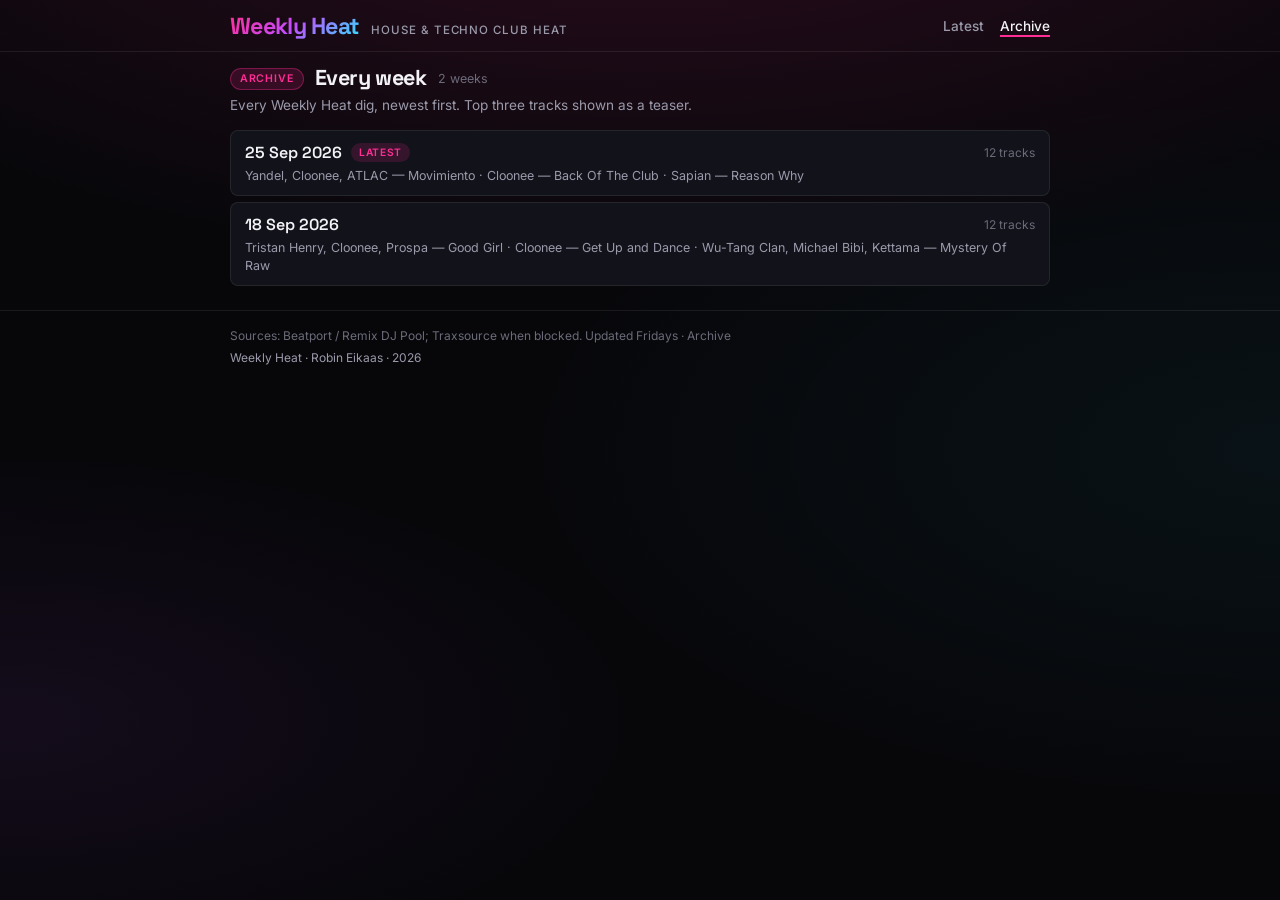
==== archive.html @ 00df58b0 "Weekly Heat site: compact list, archive page, 25 Sep + 18 Sep 2026 digs" ====
<!DOCTYPE html>
<html lang="en">
<head>
  <meta charset="utf-8">
  <meta name="viewport" content="width=device-width, initial-scale=1">
  <meta name="description" content="Every Weekly Heat house &amp; techno dig, newest first.">
  <title>Weekly Heat — Archive</title>
  <link rel="preconnect" href="https://fonts.googleapis.com">
  <link rel="preconnect" href="https://fonts.gstatic.com" crossorigin>
  <link href="https://fonts.googleapis.com/css2?family=Inter:wght@400;500;600&family=Space+Grotesk:wght@500;600;700&display=swap" rel="stylesheet">
  <link rel="stylesheet" href="assets/styles.css">
</head>
<body>
  <a class="skip-link" href="#weeks">Skip to weeks</a>
  <header class="site-header">
    <div class="wrap header-row">
      <div class="brand">
        <p class="wordmark"><a href="index.html">Weekly Heat</a></p>
        <p class="tagline">house &amp; techno club heat</p>
      </div>
      <nav aria-label="Primary">
        <ul class="nav-links">
          <li><a href="index.html">Latest</a></li>
          <li><a href="archive.html" aria-current="page">Archive</a></li>
        </ul>
      </nav>
    </div>
  </header>

  <main>
    <section class="hero wrap">
      <p class="hero-top"><span class="hero-badge">Archive</span><span class="hero-date">Every week</span><span class="hero-count">2 weeks</span></p>
      <p class="hero-scene">Every Weekly Heat dig, newest first. Top three tracks shown as a teaser.</p>
    </section>

    <section class="wrap" aria-label="All weeks">
      <ol class="archive-rows" id="weeks">
      <li class="arc-row">
        <a class="arc-link" href="week/2026-09-25.html">
          <span class="arc-head"><span class="arc-date">25 Sep 2026</span> <span class="pill">Latest</span><span class="arc-count">12 tracks</span></span>
          <span class="arc-teaser">Yandel, Cloonee, ATLAC — Movimiento · Cloonee — Back Of The Club · Sapian — Reason Why</span>
        </a>
      </li>
      <li class="arc-row">
        <a class="arc-link" href="week/2026-09-18.html">
          <span class="arc-head"><span class="arc-date">18 Sep 2026</span><span class="arc-count">12 tracks</span></span>
          <span class="arc-teaser">Tristan Henry, Cloonee, Prospa — Good Girl · Cloonee — Get Up and Dance · Wu-Tang Clan, Michael Bibi, Kettama — Mystery Of Raw</span>
        </a>
      </li>
      </ol>
    </section>
  </main>

  <footer class="site-footer">
    <div class="wrap">
      <p>Sources: Beatport / Remix DJ Pool; Traxsource when blocked. Updated Fridays · Archive</p>
      <p class="credit">Weekly Heat · Robin Eikaas · <span id="year">2026</span></p>
    </div>
  </footer>
  <script src="assets/site.js" defer></script>
</body>
</html>
---- assets/styles.css ----
/* Weekly Heat — dark club aesthetic, compact list */
:root {
  --bg: #07070a;
  --bg-elevated: #0e0e14;
  --bg-card: #12121a;
  --bg-card-hover: #181824;
  --border: rgba(255, 255, 255, 0.08);
  --border-strong: rgba(255, 255, 255, 0.14);
  --text: #f2f2f7;
  --text-muted: #9a9aab;
  --text-dim: #6b6b7a;
  --magenta: #ff2d95;
  --magenta-soft: rgba(255, 45, 149, 0.15);
  --cyan: #2de2ff;
  --cyan-soft: rgba(45, 226, 255, 0.12);
  --accent-grad: linear-gradient(135deg, #ff2d95 0%, #c44dff 50%, #2de2ff 100%);
  --radius: 12px;
  --radius-sm: 8px;
  --font-display: "Space Grotesk", system-ui, sans-serif;
  --font-body: "Inter", system-ui, sans-serif;
  --max: 820px;
}

*,
*::before,
*::after {
  box-sizing: border-box;
}

html {
  scroll-behavior: smooth;
}

body {
  margin: 0;
  min-height: 100vh;
  font-family: var(--font-body);
  font-size: 0.95rem;
  line-height: 1.45;
  color: var(--text);
  background: var(--bg);
  background-image:
    radial-gradient(ellipse 80% 50% at 50% -20%, rgba(255, 45, 149, 0.16), transparent),
    radial-gradient(ellipse 60% 40% at 100% 50%, rgba(45, 226, 255, 0.05), transparent),
    radial-gradient(ellipse 50% 30% at 0% 80%, rgba(196, 77, 255, 0.07), transparent);
  -webkit-font-smoothing: antialiased;
}

a {
  color: var(--cyan);
  text-decoration: none;
  transition: color 0.15s ease, opacity 0.15s ease, background 0.15s ease;
}

a:hover {
  color: var(--magenta);
}

a:focus-visible {
  outline: 2px solid var(--cyan);
  outline-offset: 2px;
  border-radius: 4px;
}

.skip-link {
  position: absolute;
  left: -9999px;
  top: 0;
  z-index: 100;
  padding: 0.6rem 0.9rem;
  background: var(--magenta);
  color: #fff;
  font-weight: 600;
}

.skip-link:focus {
  left: 1rem;
  top: 1rem;
}

.wrap {
  width: min(100% - 1.5rem, var(--max));
  margin-inline: auto;
}

/* Header */
.site-header {
  padding: 0.9rem 0 0.7rem;
  border-bottom: 1px solid var(--border);
}

.header-row {
  display: flex;
  flex-wrap: wrap;
  align-items: center;
  justify-content: space-between;
  gap: 0.5rem 1rem;
}

.brand {
  display: flex;
  align-items: baseline;
  flex-wrap: wrap;
  gap: 0.2rem 0.75rem;
}

.wordmark {
  font-family: var(--font-display);
  font-size: 1.45rem;
  font-weight: 700;
  letter-spacing: -0.03em;
  line-height: 1.1;
  margin: 0;
}

.wordmark a {
  background: var(--accent-grad);
  -webkit-background-clip: text;
  background-clip: text;
  color: transparent;
}

.wordmark a:hover {
  opacity: 0.9;
}

.tagline {
  margin: 0;
  font-size: 0.72rem;
  font-weight: 500;
  letter-spacing: 0.08em;
  text-transform: uppercase;
  color: var(--text-muted);
}

.nav-links {
  display: flex;
  gap: 1rem;
  list-style: none;
  margin: 0;
  padding: 0;
  font-size: 0.85rem;
  font-weight: 500;
}

.nav-links a {
  color: var(--text-muted);
}

.nav-links a:hover,
.nav-links a[aria-current="page"] {
  color: var(--text);
}

.nav-links a[aria-current="page"] {
  border-bottom: 2px solid var(--magenta);
  padding-bottom: 1px;
}

/* Hero (compact) */
.hero {
  padding: 0.9rem 0 0.6rem;
}

.hero-top {
  display: flex;
  flex-wrap: wrap;
  align-items: center;
  gap: 0.4rem 0.7rem;
  margin: 0 0 0.3rem;
}

.hero-badge {
  padding: 0.15rem 0.55rem;
  font-size: 0.66rem;
  font-weight: 600;
  letter-spacing: 0.08em;
  text-transform: uppercase;
  color: var(--magenta);
  background: var(--magenta-soft);
  border: 1px solid rgba(255, 45, 149, 0.35);
  border-radius: 999px;
}

.hero-date {
  font-family: var(--font-display);
  font-size: 1.35rem;
  font-weight: 700;
  letter-spacing: -0.02em;
  line-height: 1.15;
}

.hero-count {
  font-size: 0.78rem;
  color: var(--text-dim);
}

.hero-scene {
  margin: 0;
  color: var(--text-muted);
  font-size: 0.85rem;
}

.hero-meta {
  margin: 0.2rem 0 0;
  font-size: 0.72rem;
  color: var(--text-dim);
}

.kb-hint {
  display: none;
  margin-left: 0.4rem;
}

kbd {
  font-family: ui-monospace, SFMono-Regular, Menlo, monospace;
  font-size: 0.7rem;
  padding: 0 0.3rem;
  border: 1px solid var(--border-strong);
  border-radius: 4px;
  color: var(--text-muted);
}

/* Compact track list */
.tracklist {
  list-style: none;
  margin: 0.3rem 0 1.4rem;
  padding: 0;
  background: var(--bg-card);
  border: 1px solid var(--border);
  border-radius: var(--radius);
  overflow: hidden;
}

.trk {
  display: grid;
  grid-template-columns: 1.8rem 1fr auto;
  align-items: center;
  gap: 0 0.6rem;
  padding: 0.42rem 0.6rem 0.42rem 0.5rem;
  border-top: 1px solid var(--border);
  transition: background 0.15s ease;
}

.trk:first-child {
  border-top: none;
}

.trk:hover,
.trk:focus-within {
  background: var(--bg-card-hover);
}

.trk-rank {
  font-family: var(--font-display);
  font-size: 0.95rem;
  font-weight: 700;
  color: var(--magenta);
  text-align: right;
  font-variant-numeric: tabular-nums;
}

.trk-main {
  min-width: 0;
}

.trk-line {
  margin: 0;
  font-size: 0.9rem;
  line-height: 1.3;
}

.trk-artists {
  font-weight: 600;
}

.trk-sep {
  color: var(--text-dim);
}

.trk-title {
  font-family: var(--font-display);
  font-weight: 600;
  letter-spacing: -0.01em;
}

.trk-meta {
  font-size: 0.72rem;
  color: var(--text-dim);
  white-space: nowrap;
}

.trk-lane {
  color: var(--cyan);
  opacity: 0.85;
}

.trk-blurb {
  margin: 0.08rem 0 0;
  font-size: 0.76rem;
  line-height: 1.35;
  color: var(--text-muted);
  overflow: hidden;
  text-overflow: ellipsis;
  white-space: nowrap;
}

.trk:hover .trk-blurb,
.trk:focus-within .trk-blurb {
  white-space: normal;
}

.trk-play {
  display: inline-flex;
  align-items: center;
  justify-content: center;
  width: 2rem;
  height: 2rem;
  border-radius: 999px;
  color: var(--cyan);
  background: var(--cyan-soft);
  border: 1px solid rgba(45, 226, 255, 0.25);
}

.trk-play svg {
  width: 13px;
  height: 13px;
  margin-left: 2px;
}

.trk-play:hover {
  color: #07070a;
  background: var(--cyan);
  box-shadow: 0 0 14px rgba(45, 226, 255, 0.35);
}

.trk-play:focus-visible {
  outline: 2px solid var(--magenta);
  outline-offset: 2px;
  border-radius: 999px;
}

/* Previous weeks (index + week pages) */
.prev-weeks {
  padding: 0 0 1.5rem;
}

.prev-weeks h2 {
  font-family: var(--font-display);
  font-size: 1rem;
  font-weight: 600;
  margin: 0 0 0.5rem;
}

.week-links {
  list-style: none;
  margin: 0;
  padding: 0;
  display: flex;
  flex-direction: column;
  gap: 0.35rem;
}

.week-links a {
  display: flex;
  align-items: center;
  justify-content: space-between;
  gap: 1rem;
  padding: 0.5rem 0.8rem;
  background: var(--bg-elevated);
  border: 1px solid var(--border);
  border-radius: var(--radius-sm);
  color: var(--text);
  font-size: 0.85rem;
  font-weight: 500;
}

.week-links a:hover {
  border-color: rgba(255, 45, 149, 0.4);
  background: var(--bg-card);
  color: var(--text);
}

.week-links .all-weeks {
  color: var(--cyan);
}

.pill {
  font-size: 0.64rem;
  font-weight: 600;
  letter-spacing: 0.06em;
  text-transform: uppercase;
  color: var(--magenta);
  background: var(--magenta-soft);
  padding: 0.12rem 0.5rem;
  border-radius: 999px;
  white-space: nowrap;
}

.muted {
  font-size: 0.75rem;
  color: var(--text-dim);
  font-weight: 400;
}

/* Archive page */
.archive-rows {
  list-style: none;
  margin: 0.3rem 0 1.5rem;
  padding: 0;
  display: flex;
  flex-direction: column;
  gap: 0.4rem;
}

.arc-link {
  display: flex;
  flex-direction: column;
  gap: 0.2rem;
  padding: 0.6rem 0.85rem;
  background: var(--bg-card);
  border: 1px solid var(--border);
  border-radius: var(--radius-sm);
  color: var(--text);
}

.arc-link:hover {
  border-color: rgba(255, 45, 149, 0.4);
  background: var(--bg-card-hover);
  color: var(--text);
}

.arc-head {
  display: flex;
  align-items: center;
  gap: 0.6rem;
}

.arc-date {
  font-family: var(--font-display);
  font-weight: 600;
  font-size: 1rem;
}

.arc-count {
  margin-left: auto;
  font-size: 0.75rem;
  color: var(--text-dim);
}

.arc-teaser {
  font-size: 0.78rem;
  color: var(--text-muted);
}

/* Footer */
.site-footer {
  padding: 1rem 0 1.5rem;
  border-top: 1px solid var(--border);
  font-size: 0.75rem;
  color: var(--text-dim);
}

.site-footer p {
  margin: 0 0 0.3rem;
}

.site-footer .credit {
  color: var(--text-muted);
}

@media (min-width: 720px) {
  .kb-hint {
    display: inline;
  }
}

@media (max-width: 520px) {
  .trk {
    grid-template-columns: 1.5rem 1fr auto;
    align-items: start;
    padding: 0.55rem 0.5rem 0.55rem 0.35rem;
  }

  .trk-rank {
    padding-top: 0.1rem;
  }

  .trk-meta {
    display: block;
    white-space: normal;
    margin-top: 0.1rem;
  }

  .trk-blurb {
    white-space: normal;
  }

  .trk-play {
    width: 2.25rem;
    height: 2.25rem;
  }
}

@media (prefers-reduced-motion: reduce) {
  html {
    scroll-behavior: auto;
  }

  .trk,
  a {
    transition: none;
  }
}
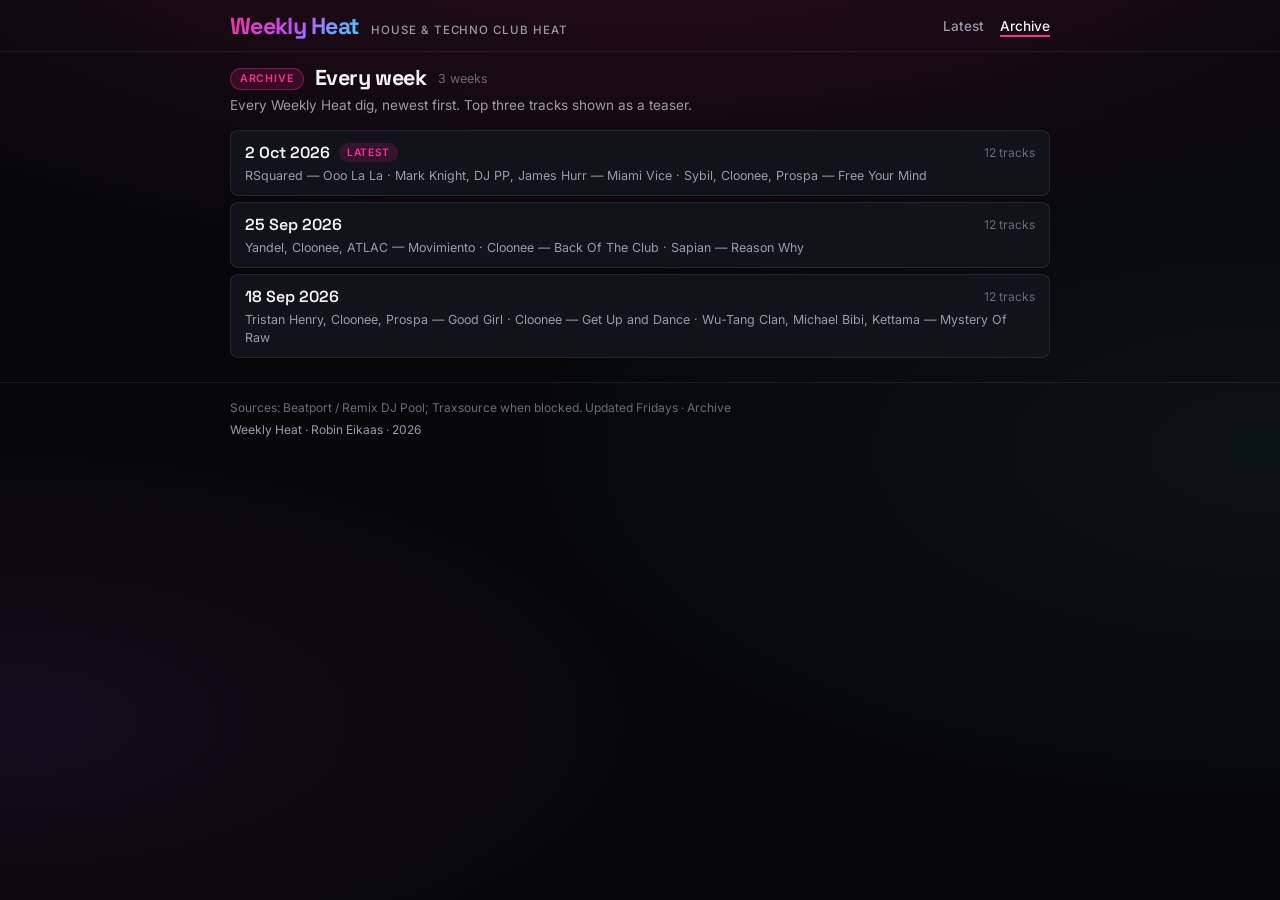
==== commit 74171765: "Weekly Heat 2026-10-02 Friday editorial dig: 12 fresh house/techno club picks from live Beatport Top" ====
--- a/archive.html
+++ b/archive.html
@@ -29,15 +29,21 @@
 
   <main>
     <section class="hero wrap">
-      <p class="hero-top"><span class="hero-badge">Archive</span><span class="hero-date">Every week</span><span class="hero-count">2 weeks</span></p>
+      <p class="hero-top"><span class="hero-badge">Archive</span><span class="hero-date">Every week</span><span class="hero-count">3 weeks</span></p>
       <p class="hero-scene">Every Weekly Heat dig, newest first. Top three tracks shown as a teaser.</p>
     </section>
 
     <section class="wrap" aria-label="All weeks">
       <ol class="archive-rows" id="weeks">
       <li class="arc-row">
+        <a class="arc-link" href="week/2026-10-02.html">
+          <span class="arc-head"><span class="arc-date">2 Oct 2026</span> <span class="pill">Latest</span><span class="arc-count">12 tracks</span></span>
+          <span class="arc-teaser">RSquared — Ooo La La · Mark Knight, DJ PP, James Hurr — Miami Vice · Sybil, Cloonee, Prospa — Free Your Mind</span>
+        </a>
+      </li>
+      <li class="arc-row">
         <a class="arc-link" href="week/2026-09-25.html">
-          <span class="arc-head"><span class="arc-date">25 Sep 2026</span> <span class="pill">Latest</span><span class="arc-count">12 tracks</span></span>
+          <span class="arc-head"><span class="arc-date">25 Sep 2026</span><span class="arc-count">12 tracks</span></span>
           <span class="arc-teaser">Yandel, Cloonee, ATLAC — Movimiento · Cloonee — Back Of The Club · Sapian — Reason Why</span>
         </a>
       </li>
--- a/assets/styles.css
+++ b/assets/styles.css
@@ -512,3 +512,31 @@
     transition: none;
   }
 }
+
+/* Play-all button */
+.hero-actions {
+  margin: 0.6rem 0 0.2rem;
+}
+
+.play-all {
+  display: inline-flex;
+  align-items: center;
+  gap: 0.4rem;
+  padding: 0.45rem 0.9rem;
+  border-radius: 999px;
+  background: var(--accent-grad);
+  color: #fff;
+  font-family: var(--font-display);
+  font-weight: 600;
+  font-size: 0.9rem;
+}
+
+.play-all svg {
+  width: 1rem;
+  height: 1rem;
+}
+
+.play-all:hover {
+  color: #fff;
+  opacity: 0.9;
+}
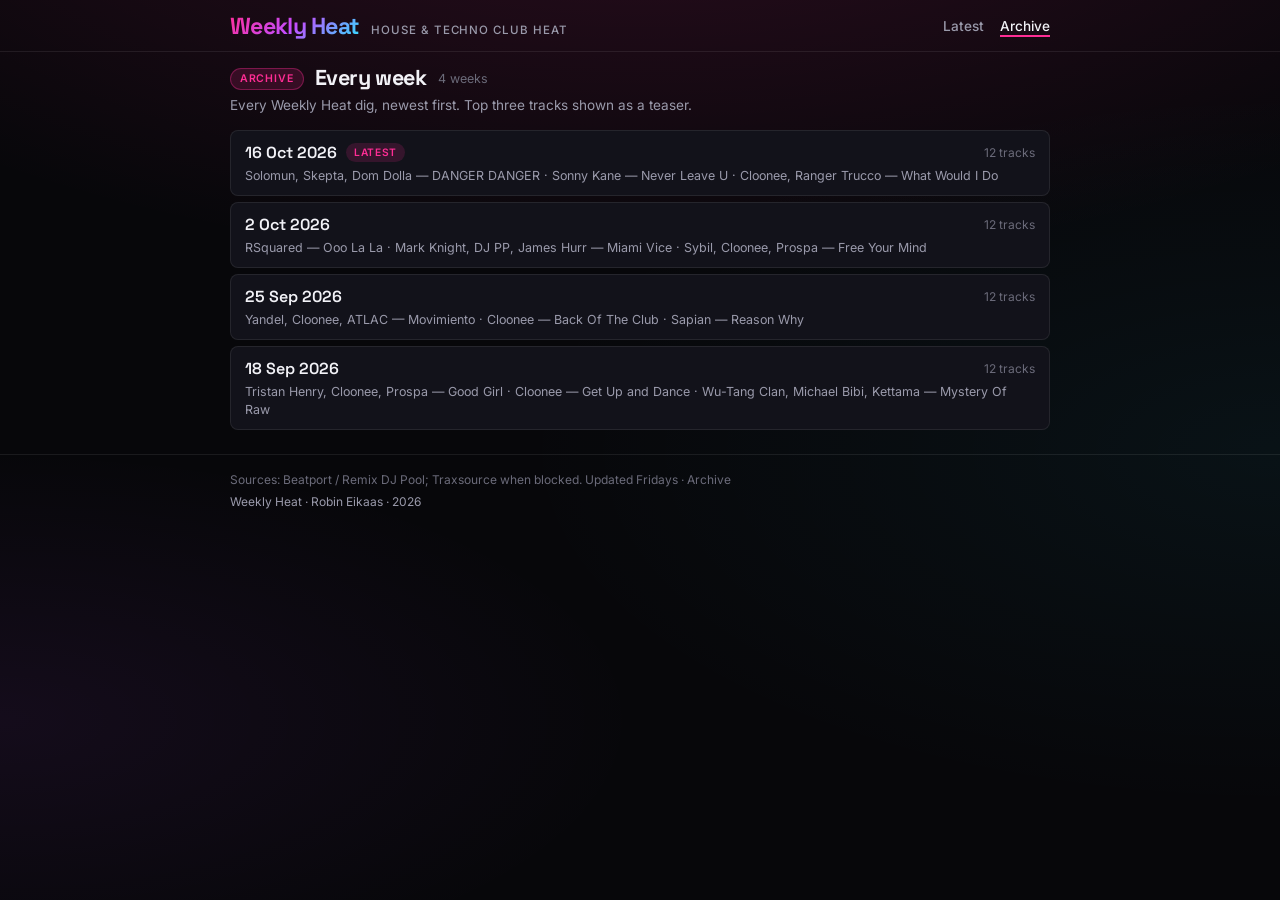
==== commit f831ff6e: "Weekly Heat 2026-10-16" ====
--- a/archive.html
+++ b/archive.html
@@ -29,15 +29,21 @@
 
   <main>
     <section class="hero wrap">
-      <p class="hero-top"><span class="hero-badge">Archive</span><span class="hero-date">Every week</span><span class="hero-count">3 weeks</span></p>
+      <p class="hero-top"><span class="hero-badge">Archive</span><span class="hero-date">Every week</span><span class="hero-count">4 weeks</span></p>
       <p class="hero-scene">Every Weekly Heat dig, newest first. Top three tracks shown as a teaser.</p>
     </section>
 
     <section class="wrap" aria-label="All weeks">
       <ol class="archive-rows" id="weeks">
       <li class="arc-row">
+        <a class="arc-link" href="week/2026-10-16.html">
+          <span class="arc-head"><span class="arc-date">16 Oct 2026</span> <span class="pill">Latest</span><span class="arc-count">12 tracks</span></span>
+          <span class="arc-teaser">Solomun, Skepta, Dom Dolla — DANGER DANGER · Sonny Kane — Never Leave U · Cloonee, Ranger Trucco — What Would I Do</span>
+        </a>
+      </li>
+      <li class="arc-row">
         <a class="arc-link" href="week/2026-10-02.html">
-          <span class="arc-head"><span class="arc-date">2 Oct 2026</span> <span class="pill">Latest</span><span class="arc-count">12 tracks</span></span>
+          <span class="arc-head"><span class="arc-date">2 Oct 2026</span><span class="arc-count">12 tracks</span></span>
           <span class="arc-teaser">RSquared — Ooo La La · Mark Knight, DJ PP, James Hurr — Miami Vice · Sybil, Cloonee, Prospa — Free Your Mind</span>
         </a>
       </li>
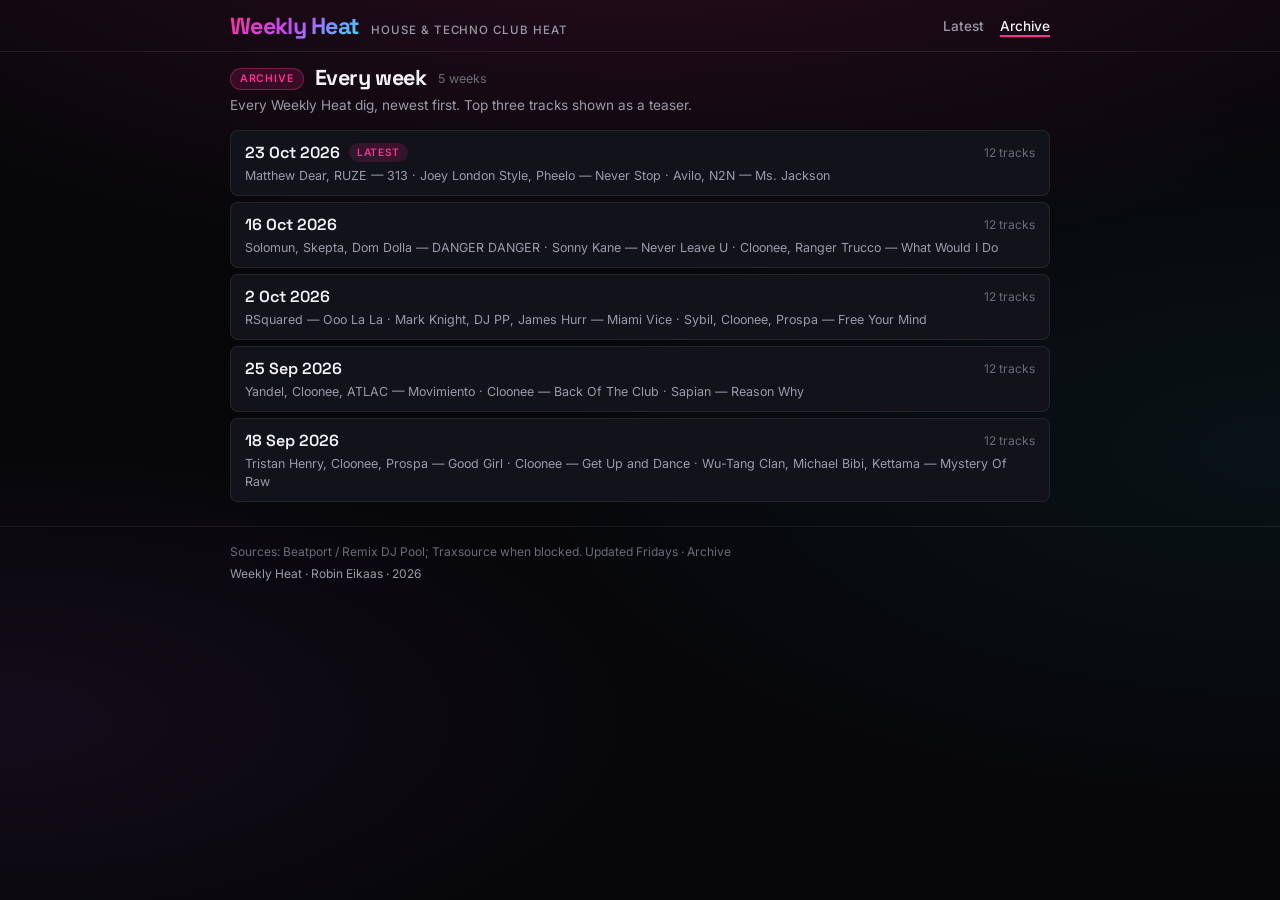
==== commit ce11cbf1: "Weekly Heat 2026-10-23" ====
--- a/archive.html
+++ b/archive.html
@@ -29,15 +29,21 @@
 
   <main>
     <section class="hero wrap">
-      <p class="hero-top"><span class="hero-badge">Archive</span><span class="hero-date">Every week</span><span class="hero-count">4 weeks</span></p>
+      <p class="hero-top"><span class="hero-badge">Archive</span><span class="hero-date">Every week</span><span class="hero-count">5 weeks</span></p>
       <p class="hero-scene">Every Weekly Heat dig, newest first. Top three tracks shown as a teaser.</p>
     </section>
 
     <section class="wrap" aria-label="All weeks">
       <ol class="archive-rows" id="weeks">
       <li class="arc-row">
+        <a class="arc-link" href="week/2026-10-23.html">
+          <span class="arc-head"><span class="arc-date">23 Oct 2026</span> <span class="pill">Latest</span><span class="arc-count">12 tracks</span></span>
+          <span class="arc-teaser">Matthew Dear, RUZE — 313 · Joey London Style, Pheelo — Never Stop · Avilo, N2N — Ms. Jackson</span>
+        </a>
+      </li>
+      <li class="arc-row">
         <a class="arc-link" href="week/2026-10-16.html">
-          <span class="arc-head"><span class="arc-date">16 Oct 2026</span> <span class="pill">Latest</span><span class="arc-count">12 tracks</span></span>
+          <span class="arc-head"><span class="arc-date">16 Oct 2026</span><span class="arc-count">12 tracks</span></span>
           <span class="arc-teaser">Solomun, Skepta, Dom Dolla — DANGER DANGER · Sonny Kane — Never Leave U · Cloonee, Ranger Trucco — What Would I Do</span>
         </a>
       </li>
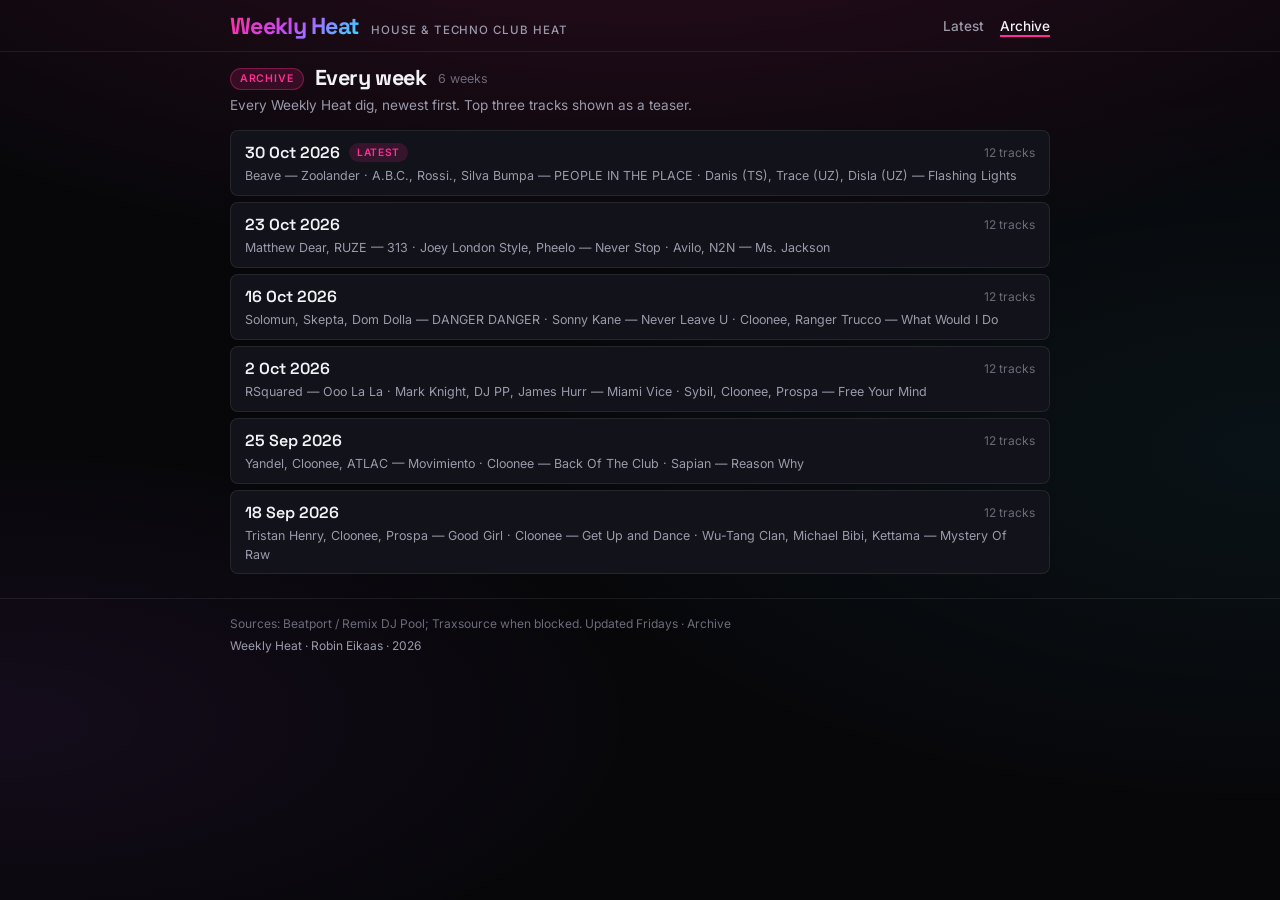
==== commit 1e9d2aed: "Weekly Heat 2026-10-30" ====
--- a/archive.html
+++ b/archive.html
@@ -29,15 +29,21 @@
 
   <main>
     <section class="hero wrap">
-      <p class="hero-top"><span class="hero-badge">Archive</span><span class="hero-date">Every week</span><span class="hero-count">5 weeks</span></p>
+      <p class="hero-top"><span class="hero-badge">Archive</span><span class="hero-date">Every week</span><span class="hero-count">6 weeks</span></p>
       <p class="hero-scene">Every Weekly Heat dig, newest first. Top three tracks shown as a teaser.</p>
     </section>
 
     <section class="wrap" aria-label="All weeks">
       <ol class="archive-rows" id="weeks">
       <li class="arc-row">
+        <a class="arc-link" href="week/2026-10-30.html">
+          <span class="arc-head"><span class="arc-date">30 Oct 2026</span> <span class="pill">Latest</span><span class="arc-count">12 tracks</span></span>
+          <span class="arc-teaser">Beave — Zoolander · A.B.C., Rossi., Silva Bumpa — PEOPLE IN THE PLACE · Danis (TS), Trace (UZ), Disla (UZ) — Flashing Lights</span>
+        </a>
+      </li>
+      <li class="arc-row">
         <a class="arc-link" href="week/2026-10-23.html">
-          <span class="arc-head"><span class="arc-date">23 Oct 2026</span> <span class="pill">Latest</span><span class="arc-count">12 tracks</span></span>
+          <span class="arc-head"><span class="arc-date">23 Oct 2026</span><span class="arc-count">12 tracks</span></span>
           <span class="arc-teaser">Matthew Dear, RUZE — 313 · Joey London Style, Pheelo — Never Stop · Avilo, N2N — Ms. Jackson</span>
         </a>
       </li>
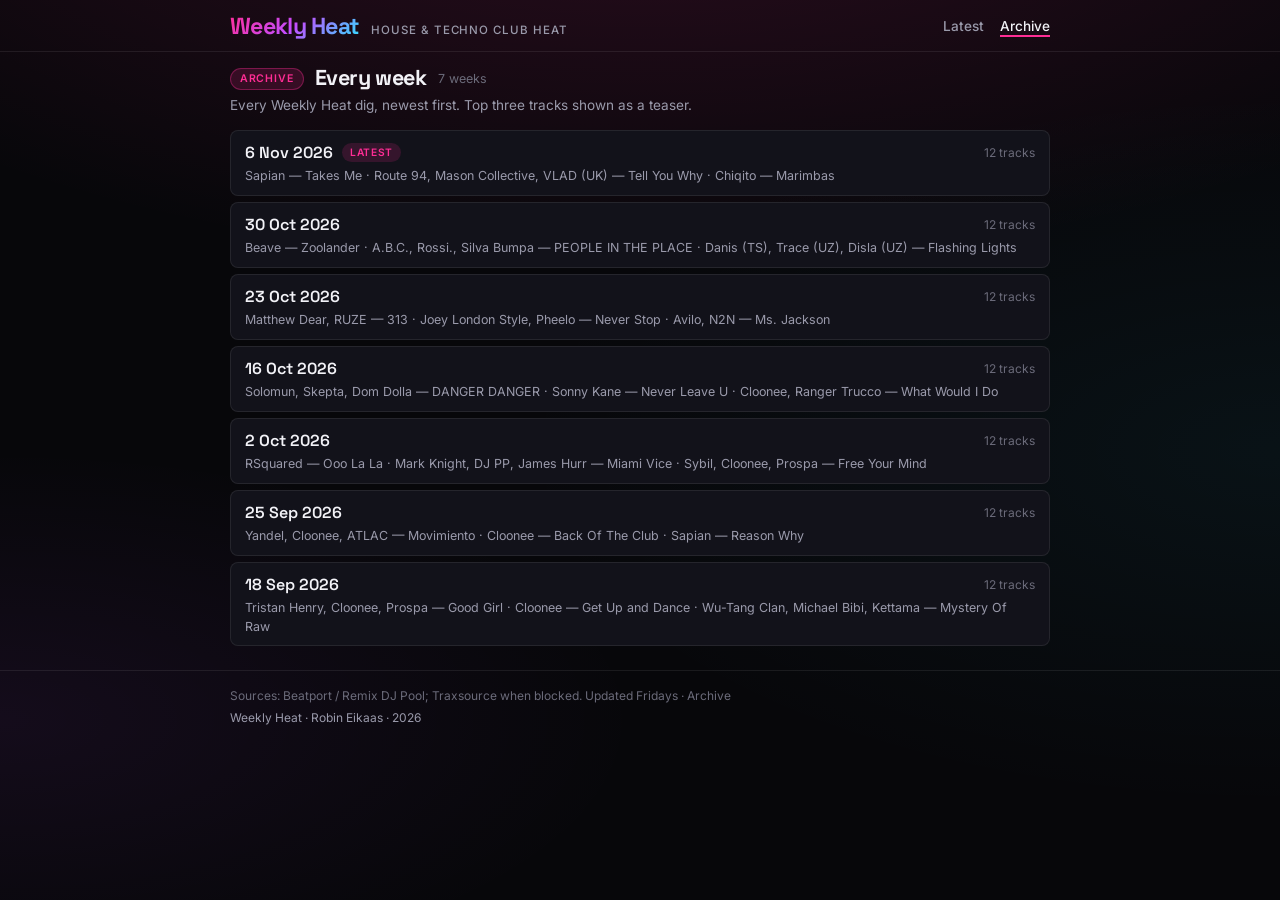
==== commit af0c976e: "Weekly Heat 2026-11-06" ====
--- a/archive.html
+++ b/archive.html
@@ -29,15 +29,21 @@
 
   <main>
     <section class="hero wrap">
-      <p class="hero-top"><span class="hero-badge">Archive</span><span class="hero-date">Every week</span><span class="hero-count">6 weeks</span></p>
+      <p class="hero-top"><span class="hero-badge">Archive</span><span class="hero-date">Every week</span><span class="hero-count">7 weeks</span></p>
       <p class="hero-scene">Every Weekly Heat dig, newest first. Top three tracks shown as a teaser.</p>
     </section>
 
     <section class="wrap" aria-label="All weeks">
       <ol class="archive-rows" id="weeks">
       <li class="arc-row">
+        <a class="arc-link" href="week/2026-11-06.html">
+          <span class="arc-head"><span class="arc-date">6 Nov 2026</span> <span class="pill">Latest</span><span class="arc-count">12 tracks</span></span>
+          <span class="arc-teaser">Sapian — Takes Me · Route 94, Mason Collective, VLAD (UK) — Tell You Why · Chiqito — Marimbas</span>
+        </a>
+      </li>
+      <li class="arc-row">
         <a class="arc-link" href="week/2026-10-30.html">
-          <span class="arc-head"><span class="arc-date">30 Oct 2026</span> <span class="pill">Latest</span><span class="arc-count">12 tracks</span></span>
+          <span class="arc-head"><span class="arc-date">30 Oct 2026</span><span class="arc-count">12 tracks</span></span>
           <span class="arc-teaser">Beave — Zoolander · A.B.C., Rossi., Silva Bumpa — PEOPLE IN THE PLACE · Danis (TS), Trace (UZ), Disla (UZ) — Flashing Lights</span>
         </a>
       </li>
